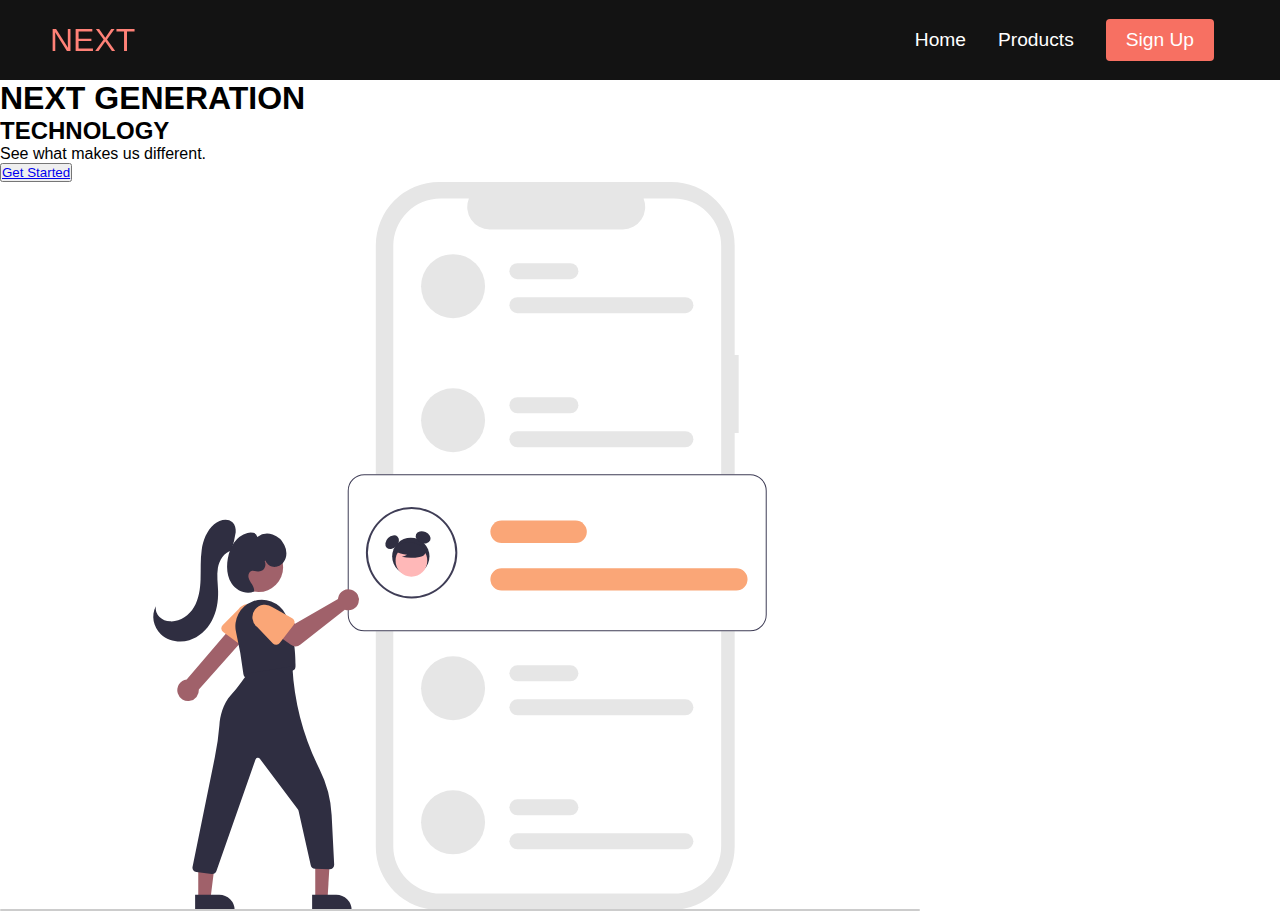
==== index.html @ 882cef97 "Navbar Section" ====
<!DOCTYPE html>
<html lang="en">
  <head>
    <meta charset="UTF-8" />
    <meta name="viewport" content="width=device-width, initial-scale=1.0" />
    <title>Next Website</title>
    <link rel="stylesheet" href="style.css" />
  </head>
  <body>
    <!-- Navbar section -->
    <nav class="navbar">
      <div class="navbar__container">
        <a href="/" id="navbar__logo">NEXT</a>
        <div class="navbar__toggle" id="mobile-menu">
          <span class="bar"> </span>
          <span class="bar"> </span>
          <span class="bar"> </span>
        </div>
        <ul class="navbar__menu">
          <li class="navbar__item">
            <a href="/" class="navbar__links"> Home </a>
          </li>
          <li class="navbar__item">
            <a href="tech.html" class="navbar__links"> Products </a>
          </li>
          <li class="navbar__btn">
            <a href="/" class="button"> Sign Up </a>
          </li>
        </ul>
      </div>
    </nav>

    <!-- Hero Section -->
    <div class="main">
      <div class="main__container"></div>
      <div class="main__content">
        <h1>NEXT GENERATION</h1>
        <h2>TECHNOLOGY</h2>
        <p>See what makes us different.</p>
        <button class="main__btn"><a href="/">Get Started</a></button>
        <div class="main__img--container">
          <img src="images/pic1.svg" alt="pic" id="main__img" />
        </div>
      </div>
    </div>

    <script src="app.js"></script>
  </body>
</html>
---- style.css ----
*{
    box-sizing: border-box;
    margin: 0;
    padding: 0;
    font-family: 'Kaumbh Sans', sans-serif;
}

.navbar {
    background: #131313;
    height: 80px;
    display: flex;
    justify-content: center;
    align-items: center;
    font-size: 1.2rem;
    position: sticky;
    top: 0;
    z-index: 999;
}

.navbar__container{
    display: flex;
    justify-content: space-between;
    height: 80px;
    z-index: 1;
    width: 100%;
    max-width: 1300px;
    margin: 0 auto ;
    padding: 0 50px; 

}

#navbar__logo{
    background-color: #ff8177;
    background-image: linear-gradient(to top, #ff0844, #ffb199, 100%);
    background-size: 100%;
    -webkit-background-clip: text;
    -moz-background-clip: text;
    -webkit-text-fill-color: transparent;
    display: flex;
    align-items: center;
    cursor: pointer;
    text-decoration: none;
    font-size: 2rem;
}

.fa-gem{
    margin-right: 0.5rem;
}

.navbar__menu{
    display: flex;
    align-items: center;
    list-style: none;
    text-align: center;
}

.navbar__item{
    height: 80px;
}

.navbar__links{
    color: #fff;
    display: flex;
    align-items: center;
    justify-content: center;
    text-decoration: none;
    padding: 0 1rem;
    height: 100%;
}

.navbar__btn{
    display: flex;
    justify-content: center;
    align-items: center;
    padding: 0 1rem;
    width: 100%;

}

.button{
    display: flex;
    justify-content: center;
    align-items: center;
    text-decoration: none;
    padding: 10px 20px;
    height: 100%;
    width: 100%;
    border: none;
    outline: none;
    border-radius: 4px;
    background: #f77062;
    color: #fff;

}

.button:hover{
    background: #4837ff;
    transition: all 0.3s ease;
}

.navbar__links:hover{
    color: #ff7062;
    transition: all 0.3s ease;
}

@media screen and (max-width:900px) {
    .navbar__container{
        display: flex;
        justify-content: space-between;
        height: 80px;
        z-index: 1;
        width: 100%;
        max-width: 1300px;
        padding: 0;
    }
    .navbar__menu{
        display: grid;
        grid-template-columns: auto;
        margin: 0;
        width: 100%;
        position: absolute;
        top: -1000px;
        opacity: 0;
        transition: all 0.5s ease;
        height: 50vh;
        z-index: -1;
        background: #131313;
    }

     
    .navbar__menu.active {
        top: 100%;
        opacity: 1;
        transition: all 0.5s ease;
        z-index: 99;
        height: 50vh;
        font-size: 1.6rem;
    }


        /* Update selector to use ID */
    #navbar__logo {
        padding-left: 25px;
    }


        /* Combine styles under one selector */
    .navbar__toggle .bar {
        width: 25px;
        height: 3px;
        margin: 5px auto;
        transition: all 0.3s ease-in-out;
        background: #fff;
        display: block; /* Ensure bars are visible in mobile view */
        cursor: pointer;
    }


    .navbar__item{
        width: 100%;

    }

    .navbar__links{
        text-align: center;
        padding: 2rem;
        width: 100%;
        display: table;
    }

    #mobile-menu{
        position: absolute;
        top: 20%;
        right: 5%;
        transform: translate(5%, 20%);

    }
    
    .navbar__btn {
        padding-bottom: 2rem;
    }

    .button{
        display: flex;
        justify-content: center;
        align-items: center;
        width: 80%;
        height: 80px;
        margin: 0;
    }


    /* Update selectors to match 'is-active' */
    #mobile-menu.is-active .bar:nth-child(2) {
        opacity: 0;
    }

    #mobile-menu.is-active .bar:nth-child(1) {
        transform: translate(8px) rotate(-45deg);
    }

}
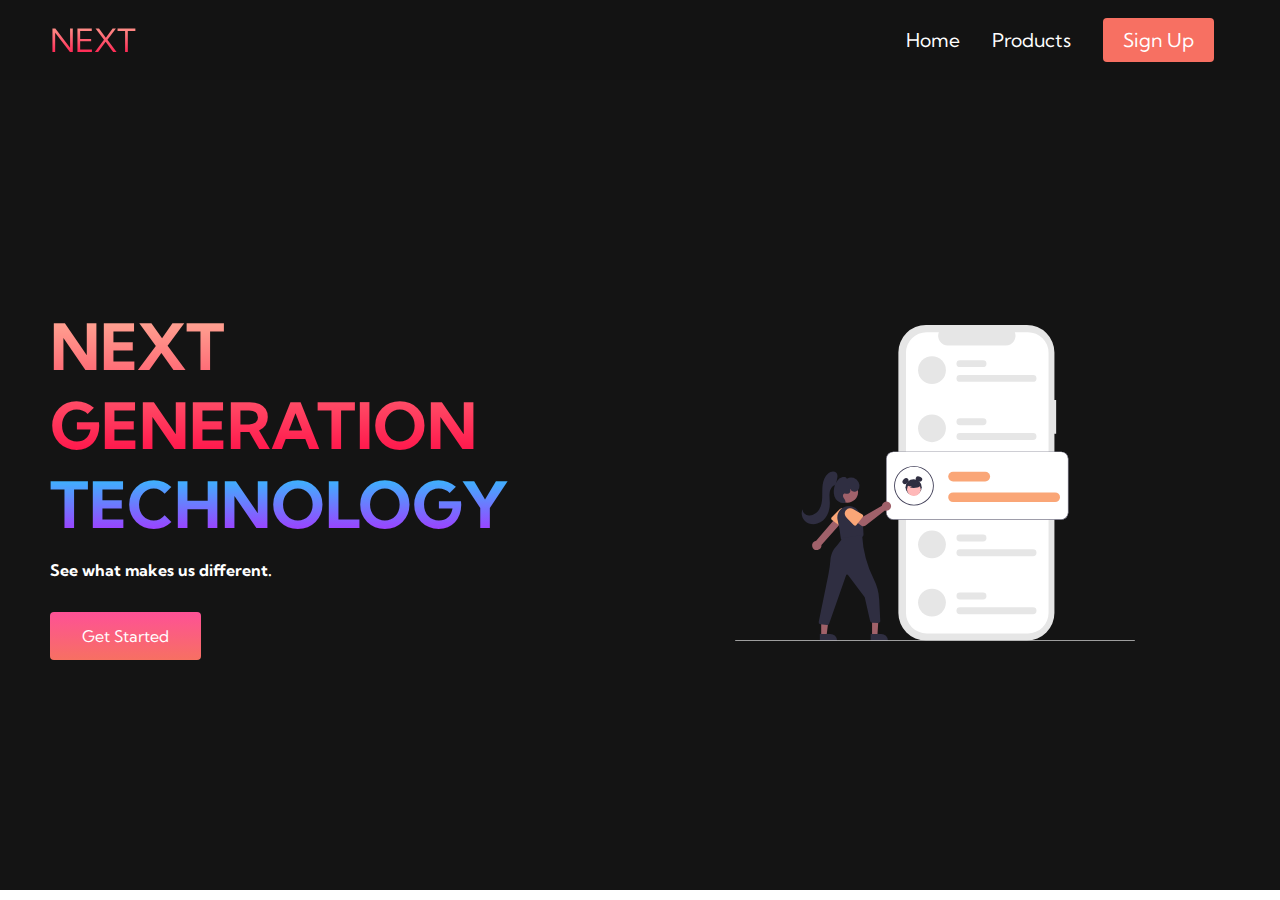
==== commit 5bc17f08: "Hero Section" ====
--- a/index.html
+++ b/index.html
@@ -5,6 +5,12 @@
     <meta name="viewport" content="width=device-width, initial-scale=1.0" />
     <title>Next Website</title>
     <link rel="stylesheet" href="style.css" />
+    <link rel="preconnect" href="https://fonts.googleapis.com" />
+    <link rel="preconnect" href="https://fonts.gstatic.com" crossorigin />
+    <link
+      href="https://fonts.googleapis.com/css2?family=Kumbh+Sans:wght@100..900&display=swap"
+      rel="stylesheet"
+    />
   </head>
   <body>
     <!-- Navbar section -->
@@ -32,12 +38,13 @@
 
     <!-- Hero Section -->
     <div class="main">
-      <div class="main__container"></div>
-      <div class="main__content">
-        <h1>NEXT GENERATION</h1>
-        <h2>TECHNOLOGY</h2>
-        <p>See what makes us different.</p>
-        <button class="main__btn"><a href="/">Get Started</a></button>
+      <div class="main__container">
+        <div class="main__content">
+          <h1>NEXT GENERATION</h1>
+          <h2>TECHNOLOGY</h2>
+          <p>See what makes us different.</p>
+          <a href="/" class="main__btn">Get Started</a>
+        </div>
         <div class="main__img--container">
           <img src="images/pic1.svg" alt="pic" id="main__img" />
         </div>
--- a/style.css
+++ b/style.css
@@ -1,10 +1,19 @@
-*{
+/* ==================================================
+   Global Styles
+   ================================================== */
+
+   * {
     box-sizing: border-box;
     margin: 0;
     padding: 0;
-    font-family: 'Kaumbh Sans', sans-serif;
-}
-
+    font-family: 'Kumbh Sans', sans-serif;
+}
+
+/* ==================================================
+   Navbar Styles
+   ================================================== */
+
+/* Navbar Container */
 .navbar {
     background: #131313;
     height: 80px;
@@ -17,186 +26,343 @@
     z-index: 999;
 }
 
-.navbar__container{
+.navbar__container {
     display: flex;
     justify-content: space-between;
+    align-items: center;
     height: 80px;
-    z-index: 1;
     width: 100%;
     max-width: 1300px;
-    margin: 0 auto ;
-    padding: 0 50px; 
-
-}
-
-#navbar__logo{
-    background-color: #ff8177;
-    background-image: linear-gradient(to top, #ff0844, #ffb199, 100%);
+    margin: 0 auto;
+    padding: 0 50px;
+}
+
+/* Logo */
+#navbar__logo {
+    background-image: linear-gradient(to top, #ff0844, #ffb199 100%);
     background-size: 100%;
     -webkit-background-clip: text;
-    -moz-background-clip: text;
     -webkit-text-fill-color: transparent;
-    display: flex;
-    align-items: center;
-    cursor: pointer;
     text-decoration: none;
     font-size: 2rem;
-}
-
-.fa-gem{
-    margin-right: 0.5rem;
-}
-
-.navbar__menu{
+    cursor: pointer;
+}
+
+/* Navbar Menu */
+.navbar__menu {
     display: flex;
     align-items: center;
     list-style: none;
     text-align: center;
 }
 
-.navbar__item{
+.navbar__item {
     height: 80px;
 }
 
-.navbar__links{
-    color: #fff;
-    display: flex;
-    align-items: center;
-    justify-content: center;
+.navbar__links {
+    color: #fff;
+    display: flex;
+    align-items: center;
     text-decoration: none;
     padding: 0 1rem;
     height: 100%;
-}
-
-.navbar__btn{
-    display: flex;
-    justify-content: center;
+    cursor: pointer;
+}
+
+/* Navbar Button */
+.navbar__btn {
+    display: flex;
     align-items: center;
     padding: 0 1rem;
-    width: 100%;
-
-}
-
-.button{
-    display: flex;
+}
+
+.button {
+    display: inline-flex;
     justify-content: center;
     align-items: center;
     text-decoration: none;
     padding: 10px 20px;
-    height: 100%;
-    width: 100%;
     border: none;
     outline: none;
     border-radius: 4px;
     background: #f77062;
     color: #fff;
-
-}
-
-.button:hover{
+    cursor: pointer;
+    transition: all 0.3s ease;
+}
+
+.button:hover {
     background: #4837ff;
-    transition: all 0.3s ease;
-}
-
-.navbar__links:hover{
+}
+
+/* Navbar Hover Effects */
+.navbar__links:hover {
     color: #ff7062;
     transition: all 0.3s ease;
 }
 
-@media screen and (max-width:900px) {
-    .navbar__container{
-        display: flex;
-        justify-content: space-between;
-        height: 80px;
-        z-index: 1;
-        width: 100%;
-        max-width: 1300px;
+/* ==================================================
+   Hero Section Styles
+   ================================================== */
+
+.main {
+    background-color: #141414;
+}
+
+.main__container {
+    display: grid;
+    grid-template-columns: 1fr 1fr;
+    align-items: center;
+    justify-items: center;
+    margin: 0 auto;
+    height: 90vh;
+    width: 100%;
+    max-width: 1300px;
+    padding: 0 50px;
+}
+
+.main__content {
+    text-align: left;
+}
+
+.main__content h1,
+.main__content h2 {
+    font-size: 4rem;
+    background-size: 100%;
+    -webkit-background-clip: text;
+    -webkit-text-fill-color: transparent;
+}
+
+.main__content h1 {
+    background-image: linear-gradient(to top, #ff0844 0%, #ffb199 100%);
+}
+
+.main__content h2 {
+    background-image: linear-gradient(to top, #b721ff 0%, #21d4fd 100%);
+}
+
+.main__content p {
+    margin-top: 1rem;
+    font-size: 1rem;
+    font-weight: 700;
+    color: #fff;
+}
+
+.main__btn {
+    display: inline-block;
+    font-size: 1rem;
+    background-image: linear-gradient(to top, #f77062 0%, #fe5196 100%);
+    padding: 14px 32px;
+    border-radius: 4px;
+    color: #fff;
+    margin-top: 2rem;
+    cursor: pointer;
+    position: relative;
+    z-index: 2; 
+    transition: all 0.35s;
+    text-decoration: none;
+    overflow: hidden;
+}
+
+.main__btn::after {
+    position: absolute;
+    content: '';
+    top: 0;
+    left: 0;
+    width: 0;
+    height: 100%;
+    background: #4837ff;
+    transition: all 0.35s;
+    border-radius: 4px;
+    z-index: -1; 
+}
+
+.main__btn:hover::after {
+    width: 100%;
+}
+
+.main__btn:hover {
+    color: #fff;
+}
+
+
+.main__img--container {
+    text-align: center;
+}
+
+#main__img {
+    width: 80%;
+    height: 80%;
+    max-width: 500px;
+}
+
+
+
+
+
+
+/* ==================================================
+   Media Queries for Responsive Design
+   ================================================== */
+
+@media screen and (max-width: 900px) {
+
+    /* Navbar Styles for Mobile */
+    .navbar__container {
         padding: 0;
     }
-    .navbar__menu{
+
+    .navbar__menu {
         display: grid;
         grid-template-columns: auto;
-        margin: 0;
-        width: 100%;
         position: absolute;
         top: -1000px;
         opacity: 0;
         transition: all 0.5s ease;
         height: 50vh;
+        width: 100%;
+        background: #131313;
         z-index: -1;
-        background: #131313;
-    }
-
-     
+    }
+
     .navbar__menu.active {
         top: 100%;
         opacity: 1;
         transition: all 0.5s ease;
         z-index: 99;
-        height: 50vh;
         font-size: 1.6rem;
     }
 
-
-        /* Update selector to use ID */
-    #navbar__logo {
-        padding-left: 25px;
-    }
-
-
-        /* Combine styles under one selector */
+    /* Mobile Menu Toggle */
+    .navbar__toggle {
+        display: block;
+        position: absolute;
+        top: 20%;
+        right: 5%;
+        transform: translate(5%, 20%);
+        cursor: pointer;
+    }
+
     .navbar__toggle .bar {
         width: 25px;
         height: 3px;
         margin: 5px auto;
         transition: all 0.3s ease-in-out;
         background: #fff;
-        display: block; /* Ensure bars are visible in mobile view */
-        cursor: pointer;
-    }
-
-
-    .navbar__item{
+    }
+
+    /* Animate the menu icon when clicked */
+    #mobile-menu.is-active .bar:nth-child(1) {
+        transform: translateY(8px) rotate(45deg);
+    }
+
+    #mobile-menu.is-active .bar:nth-child(2) {
+        opacity: 0;
+    }
+
+    #mobile-menu.is-active .bar:nth-child(3) {
+        transform: translateY(-8px) rotate(-45deg);
+    }
+
+    /* Navbar Items */
+    .navbar__item {
         width: 100%;
-
-    }
-
-    .navbar__links{
+    }
+
+    .navbar__links {
+        display: block;
         text-align: center;
         padding: 2rem;
         width: 100%;
-        display: table;
-    }
-
-    #mobile-menu{
-        position: absolute;
-        top: 20%;
-        right: 5%;
-        transform: translate(5%, 20%);
-
-    }
-    
+    }
+
+    /* Navbar Button */
     .navbar__btn {
         padding-bottom: 2rem;
     }
 
-    .button{
-        display: flex;
-        justify-content: center;
-        align-items: center;
+    .button {
         width: 80%;
         height: 80px;
-        margin: 0;
-    }
-
-
-    /* Update selectors to match 'is-active' */
-    #mobile-menu.is-active .bar:nth-child(2) {
-        opacity: 0;
-    }
-
-    #mobile-menu.is-active .bar:nth-child(1) {
-        transform: translate(8px) rotate(-45deg);
-    }
-
+        margin: 0 auto;
+    }
+
+    /* Hero Section Styles for Mobile */
+    .main__container {
+        grid-template-columns: 1fr;
+        padding: 0 20px;
+        text-align: center;
+        height: auto;
+    }
+
+    .main__content h1,
+    .main__content h2 {
+        font-size: 3rem;
+    }
+
+    .main__btn {
+        margin: 2rem auto;
+    }
+
+    #main__img {
+        width: 80%;
+        max-width: none;
+    }
+}
+
+
+@media screen and (max-width: 768px) {
+    .main__container{
+        display: grid;
+        grid-template-columns: auto;
+        align-items: center;
+        justify-content: center;
+        width: 100%;
+        margin: 0 auto;
+        height: 90vh;
+    }
+
+    .main__content{
+        text-align: center;
+        margin-bottom: 4rem;
+    }
+
+    .main__content h1{
+        font-size: 2.5rem;
+        margin-top: 2rem;
+    }
+    
+    .main__content h2{
+        font-size: 3rem;
+    }
+
+    .main__content p{
+        margin-top: 1rem;
+        font-size: 1.5rem;
+    }
+}
+
+
+@media screen and (max-width: 480px) {
+
+    .main__content h1{
+        font-size: 2rem;
+        margin-top: 3rem;
+    }
+    
+    .main__content h2{
+        font-size: 2rem;
+    }
+
+    .main__content p{
+        margin-top: 2rem;
+        font-size: 1.5rem;
+    }
+
+    .main__btn{
+        padding: 12px 36px;
+        margin: 2.5rem 0; 
+    }
+    
 }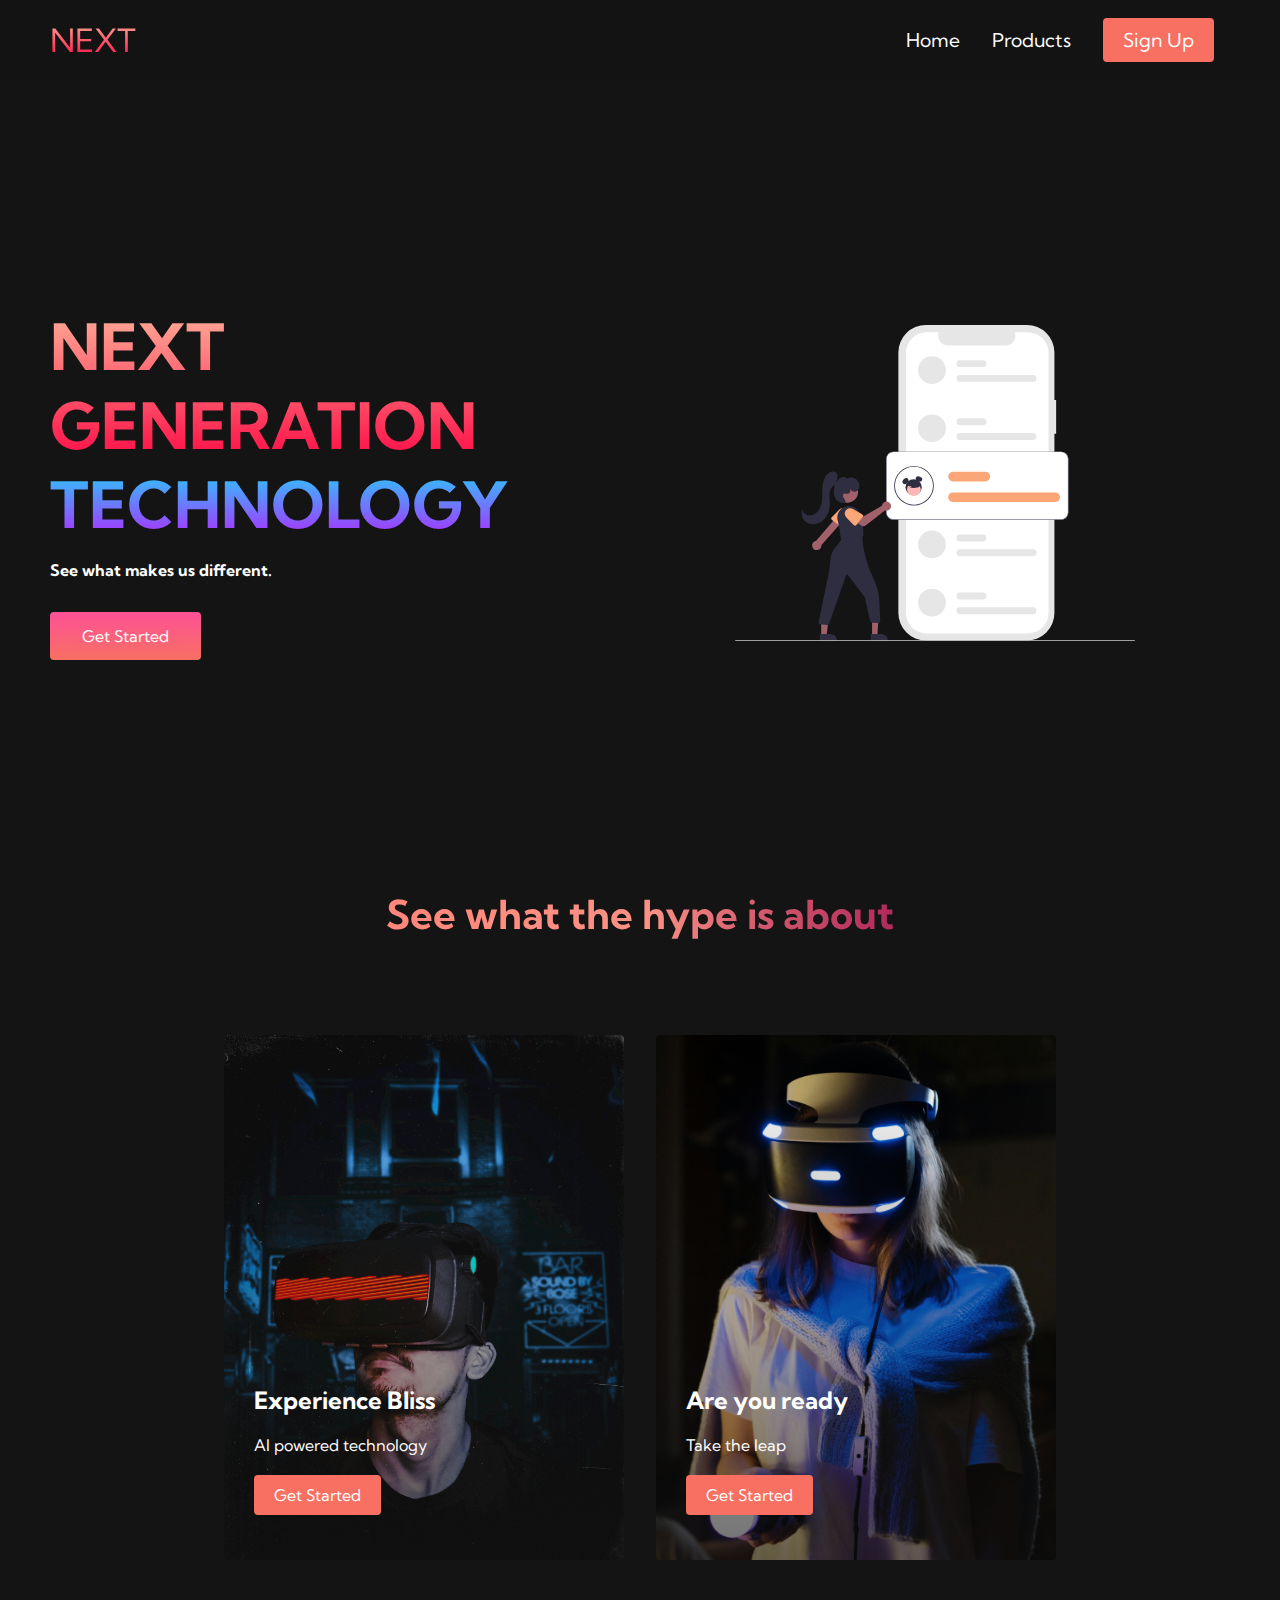
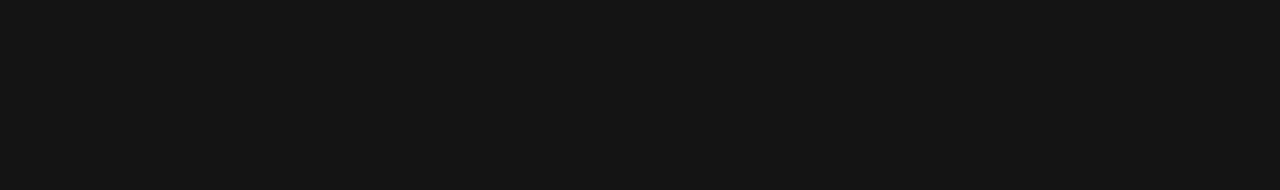
==== commit f70ad5dc: "Hero Section Complete" ====
--- a/index.html
+++ b/index.html
@@ -51,6 +51,23 @@
       </div>
     </div>
 
+    <!-- Services Section-->
+    <div class="services">
+      <h1>See what the hype is about</h1>
+      <div class="services__container">
+        <div class="services__card">
+          <h2>Experience Bliss</h2>
+          <p>AI powered technology</p>
+          <button>Get Started</button>
+        </div>
+        <div class="services__card">
+          <h2>Are you ready</h2>
+          <p>Take the leap</p>
+          <button>Get Started</button>
+        </div>
+      </div>
+    </div>
+
     <script src="app.js"></script>
   </body>
 </html>
--- a/style.css
+++ b/style.css
@@ -197,8 +197,85 @@
     max-width: 500px;
 }
 
-
-
+.services {
+    background: #141414;
+    display: flex;
+    flex-direction: column;
+    align-items: center;
+    height: 100vh;
+}
+
+.services h1{
+    background-color: #ff8177;
+    background-image: linear-gradient(to right, #ff8177 0%, #ff867a 0%, #ff8c7f 21%, #f99185 52%,
+    #cf556c 76%, #b12a5b 100% );
+
+    background-size: 100%;
+    margin-bottom: 5rem;
+    font-size: 2.5rem;
+    -webkit-background-clip: text;
+    -webkit-text-fill-color: transparent;
+    -moz-background-clip: text;
+    -moz-text-fill-color: transparent;
+}
+
+.services__container{
+    display: flex;
+    justify-content: center;
+    flex-wrap: wrap;
+}
+
+.services__card{
+    margin: 1rem;
+    height: 525px;
+    width: 400px;
+    border-radius: 4px;
+    background-image: linear-gradient(to bottom, rgba(0,0,0,0) 0%, rgba(17,17,17,0.6) 100%), url('/images/pic3.jpg');
+    background-size: cover;
+    position: relative;
+    color:#fff;
+    
+}
+
+.services__card:nth-child(2) {
+    background-image: linear-gradient(to bottom, rgba(0,0,0,0) 0%, rgba(17,17,17,0.6) 100%), url('/images/pic4.jpg');
+    
+}
+
+.services h2{
+    position: absolute;
+    top: 350px;
+    left: 30px;    
+}
+
+.services__card p{
+    position: absolute;
+    top: 400px;
+    left: 30px;
+}
+
+.services__card button{
+    color: #fff;
+    padding: 10px 20px;
+    border: none;
+    outline: none;
+    border-radius: 4px;
+    background: #f77062;
+    position: absolute;
+    top: 440px;
+    left: 30px;
+    font-size: 1rem;
+    cursor: pointer;
+}
+
+.services__card:hover{
+    transform: scale(1.075);
+    transition: 0.2s ease-in;
+    cursor: pointer;
+}
+
+
+/* Footer CSS*/
 
 
 
@@ -365,4 +442,31 @@
         margin: 2.5rem 0; 
     }
     
-}+}
+
+@media screen and (max-width: 960px) {
+    .services{
+        height: 600px;
+    }
+
+    .services h1{
+        font-size: 2rem;
+        margin-top: 12rem;
+    }
+    
+}
+
+@media screen and (max-width: 480px) {
+    .services{
+        height: 1400px;
+    }
+
+    .services h1{
+        font-size: 1.2rem;
+    }
+
+    .services__card{
+        width: 300px;
+    }
+    
+}
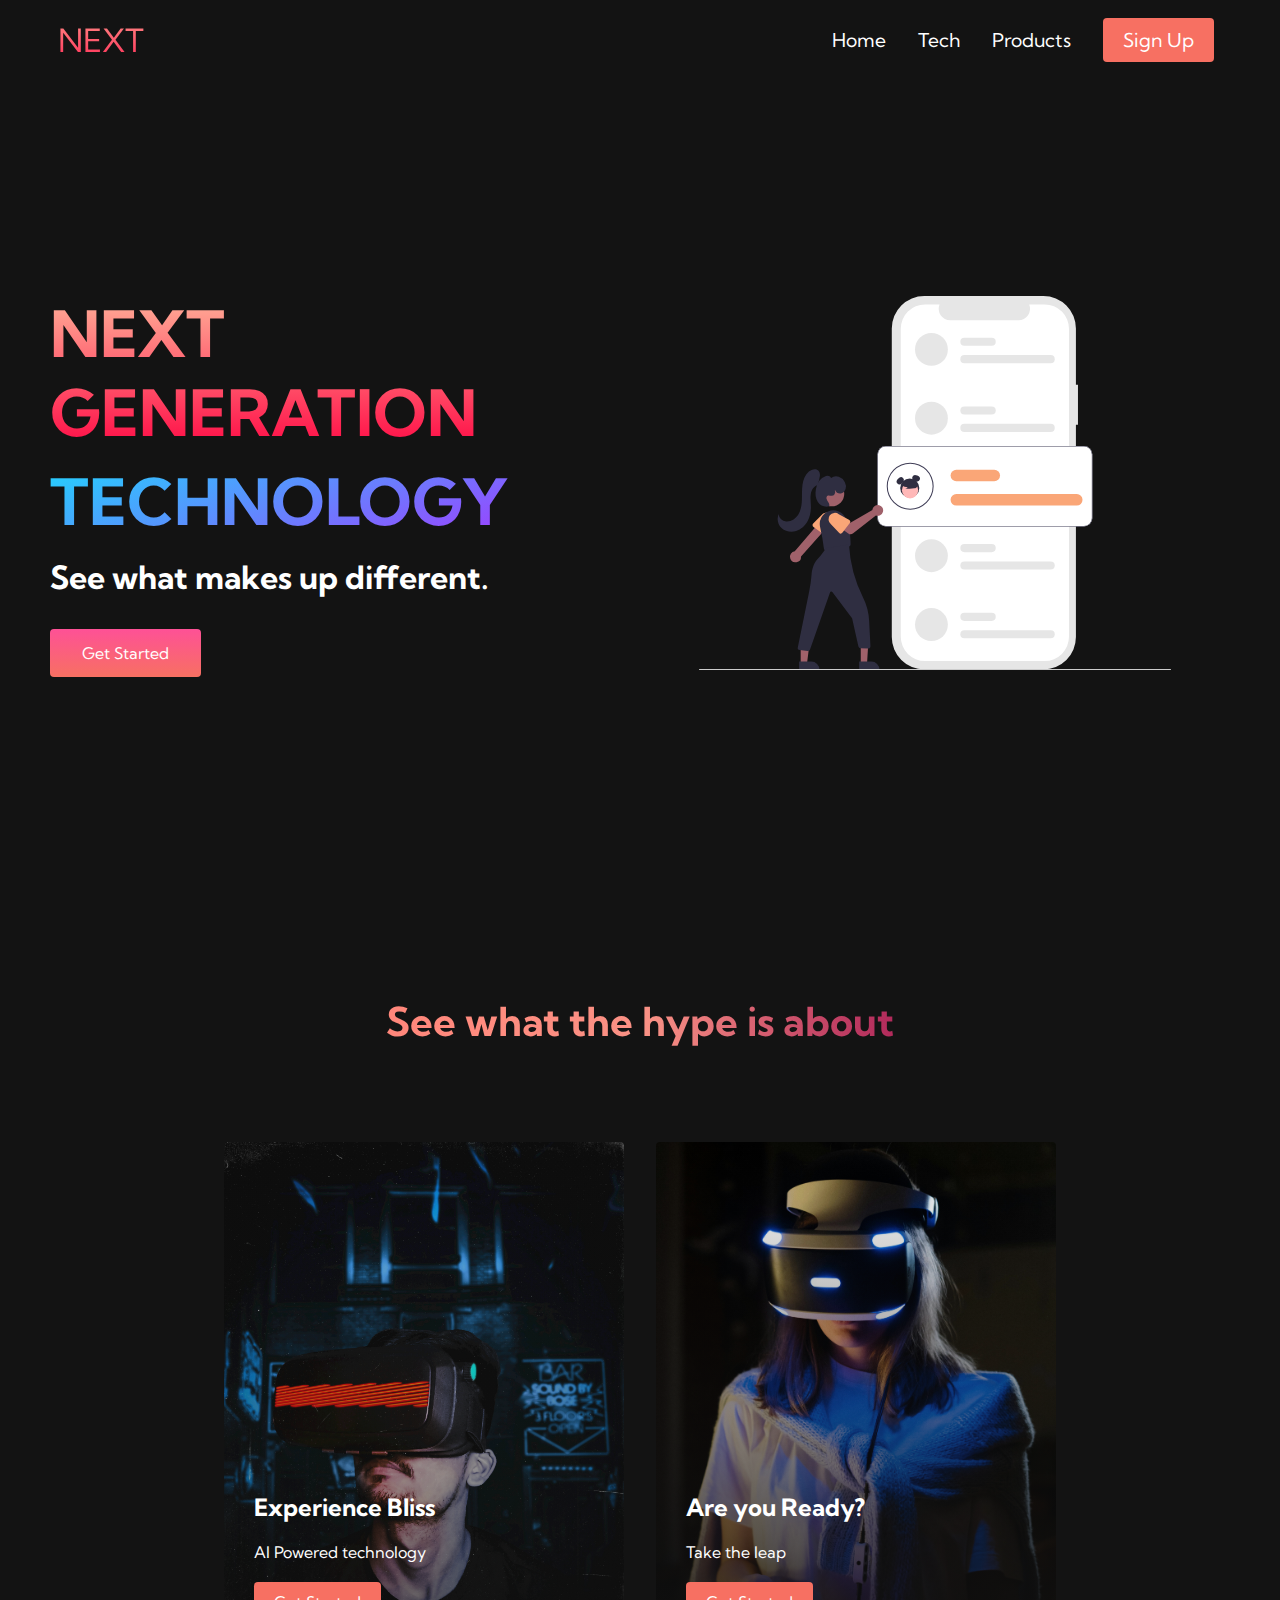
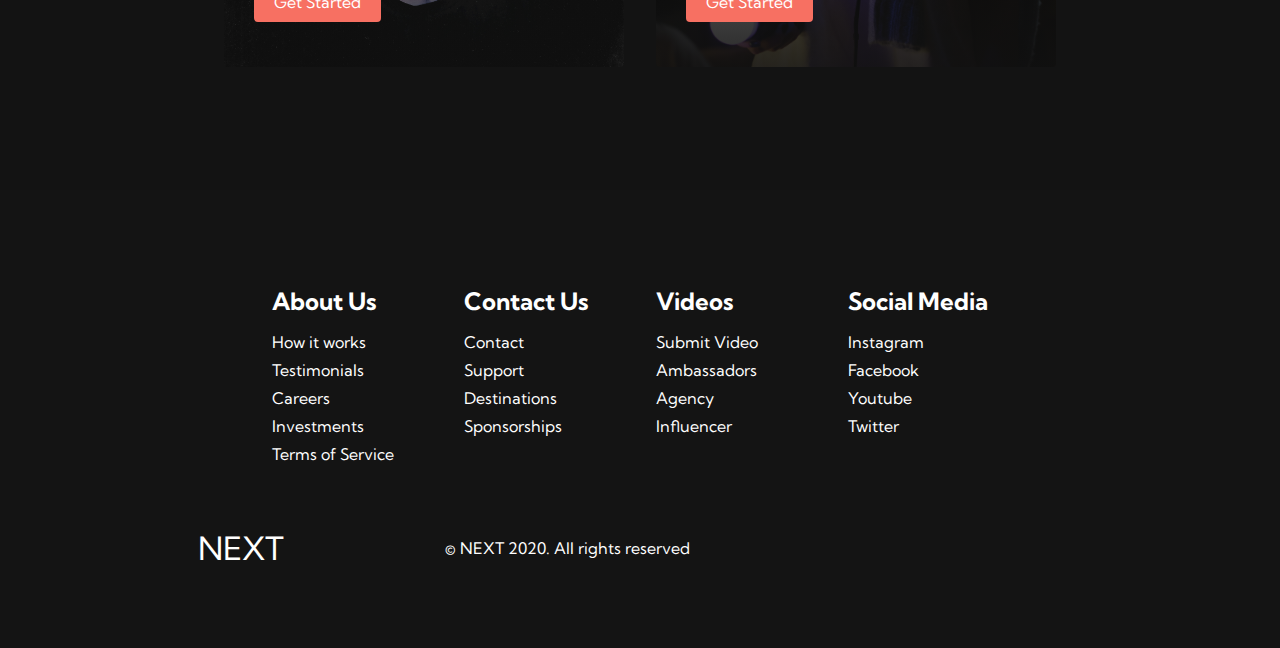
==== commit 01e1a394: "Fixing errors and completing the project" ====
--- a/index.html
+++ b/index.html
@@ -1,37 +1,44 @@
 <!DOCTYPE html>
 <html lang="en">
   <head>
+    <!--
+      Site created by Brian Design on youtube @ www.youtube.com/channel/UCsKsymTY_4BYR-wytLjex7A?view_as=subscriber
+    -->
     <meta charset="UTF-8" />
     <meta name="viewport" content="width=device-width, initial-scale=1.0" />
-    <title>Next Website</title>
+    <title>HTML CSS Website</title>
     <link rel="stylesheet" href="style.css" />
-    <link rel="preconnect" href="https://fonts.googleapis.com" />
-    <link rel="preconnect" href="https://fonts.gstatic.com" crossorigin />
     <link
-      href="https://fonts.googleapis.com/css2?family=Kumbh+Sans:wght@100..900&display=swap"
+      rel="stylesheet"
+      href="https://use.fontawesome.com/releases/v5.14.0/css/all.css"
+      integrity="sha384-HzLeBuhoNPvSl5KYnjx0BT+WB0QEEqLprO+NBkkk5gbc67FTaL7XIGa2w1L0Xbgc"
+      crossorigin="anonymous"
+    />
+    <link
+      href="https://fonts.googleapis.com/css2?family=Kumbh+Sans:wght@400;700&display=swap"
       rel="stylesheet"
     />
   </head>
   <body>
-    <!-- Navbar section -->
+    <!-- Navbar Section -->
     <nav class="navbar">
       <div class="navbar__container">
-        <a href="/" id="navbar__logo">NEXT</a>
+        <a href="/" id="navbar__logo"><i class="fas fa-gem"></i>NEXT</a>
         <div class="navbar__toggle" id="mobile-menu">
-          <span class="bar"> </span>
-          <span class="bar"> </span>
-          <span class="bar"> </span>
+          <span class="bar"></span> <span class="bar"></span>
+          <span class="bar"></span>
         </div>
         <ul class="navbar__menu">
           <li class="navbar__item">
-            <a href="/" class="navbar__links"> Home </a>
+            <a href="/" class="navbar__links">Home</a>
           </li>
           <li class="navbar__item">
-            <a href="tech.html" class="navbar__links"> Products </a>
+            <a href="/tech.html" class="navbar__links">Tech</a>
           </li>
-          <li class="navbar__btn">
-            <a href="/" class="button"> Sign Up </a>
+          <li class="navbar__item">
+            <a href="/" class="navbar__links">Products</a>
           </li>
+          <li class="navbar__btn"><a href="/" class="button">Sign Up</a></li>
         </ul>
       </div>
     </nav>
@@ -42,32 +49,112 @@
         <div class="main__content">
           <h1>NEXT GENERATION</h1>
           <h2>TECHNOLOGY</h2>
-          <p>See what makes us different.</p>
-          <a href="/" class="main__btn">Get Started</a>
+          <p>See what makes up different.</p>
+          <button class="main__btn"><a href="#">Get Started</a></button>
         </div>
         <div class="main__img--container">
-          <img src="images/pic1.svg" alt="pic" id="main__img" />
+          <img id="main__img" src="images/pic1.svg" />
         </div>
       </div>
     </div>
 
-    <!-- Services Section-->
+    <!-- Services Section -->
     <div class="services">
       <h1>See what the hype is about</h1>
       <div class="services__container">
         <div class="services__card">
           <h2>Experience Bliss</h2>
-          <p>AI powered technology</p>
+          <p>AI Powered technology</p>
           <button>Get Started</button>
         </div>
         <div class="services__card">
-          <h2>Are you ready</h2>
+          <h2>Are you Ready?</h2>
           <p>Take the leap</p>
           <button>Get Started</button>
         </div>
       </div>
     </div>
 
+    <!-- Footer Section -->
+    <div class="footer__container">
+      <div class="footer__links">
+        <div class="footer__link--wrapper">
+          <div class="footer__link--items">
+            <h2>About Us</h2>
+            <a href="/sign__up">How it works</a> <a href="/">Testimonials</a>
+            <a href="/">Careers</a> <a href="/">Investments</a>
+            <a href="/">Terms of Service</a>
+          </div>
+          <div class="footer__link--items">
+            <h2>Contact Us</h2>
+            <a href="/">Contact</a> <a href="/">Support</a>
+            <a href="/">Destinations</a> <a href="/">Sponsorships</a>
+          </div>
+        </div>
+        <div class="footer__link--wrapper">
+          <div class="footer__link--items">
+            <h2>Videos</h2>
+            <a href="/">Submit Video</a> <a href="/">Ambassadors</a>
+            <a href="/">Agency</a> <a href="/">Influencer</a>
+          </div>
+          <div class="footer__link--items">
+            <h2>Social Media</h2>
+            <a href="/">Instagram</a> <a href="/">Facebook</a>
+            <a href="/">Youtube</a> <a href="/">Twitter</a>
+          </div>
+        </div>
+      </div>
+      <section class="social__media">
+        <div class="social__media--wrap">
+          <div class="footer__logo">
+            <a href="/" id="footer__logo"><i class="fas fa-gem"></i>NEXT</a>
+          </div>
+          <p class="website__rights">© NEXT 2020. All rights reserved</p>
+          <div class="social__icons">
+            <a
+              class="social__icon--link"
+              href="/"
+              target="_blank"
+              aria-label="Facebook"
+            >
+              <i class="fab fa-facebook"></i>
+            </a>
+            <a
+              class="social__icon--link"
+              href="/"
+              target="_blank"
+              aria-label="Instagram"
+            >
+              <i class="fab fa-instagram"></i>
+            </a>
+            <a
+              class="social__icon--link"
+              href="//www.youtube.com/channel/UCsKsymTY_4BYR-wytLjex7A?view_as=subscriber"
+              target="_blank"
+              aria-label="Youtube"
+            >
+              <i class="fab fa-youtube"></i>
+            </a>
+            <a
+              class="social__icon--link"
+              href="/"
+              target="_blank"
+              aria-label="Twitter"
+            >
+              <i class="fab fa-twitter"></i>
+            </a>
+            <a
+              class="social__icon--link"
+              href="/"
+              target="_blank"
+              aria-label="LinkedIn"
+            >
+              <i class="fab fa-linkedin"></i>
+            </a>
+          </div>
+        </div>
+      </section>
+    </div>
     <script src="app.js"></script>
   </body>
 </html>
--- a/style.css
+++ b/style.css
@@ -1,20 +1,11 @@
-/* ==================================================
-   Global Styles
-   ================================================== */
-
-   * {
+* {
     box-sizing: border-box;
     margin: 0;
     padding: 0;
     font-family: 'Kumbh Sans', sans-serif;
-}
-
-/* ==================================================
-   Navbar Styles
-   ================================================== */
-
-/* Navbar Container */
-.navbar {
+  }
+  
+  .navbar {
     background: #131313;
     height: 80px;
     display: flex;
@@ -24,148 +15,265 @@
     position: sticky;
     top: 0;
     z-index: 999;
-}
-
-.navbar__container {
+  }
+  
+  .navbar__container {
     display: flex;
     justify-content: space-between;
-    align-items: center;
     height: 80px;
+    z-index: 1;
     width: 100%;
     max-width: 1300px;
-    margin: 0 auto;
-    padding: 0 50px;
-}
-
-/* Logo */
-#navbar__logo {
-    background-image: linear-gradient(to top, #ff0844, #ffb199 100%);
+    margin-right: auto;
+    margin-left: auto;
+    padding-right: 50px;
+    padding-left: 50px;
+  }
+  
+  #navbar__logo {
+    background-color: #ff8177;
+    background-image: linear-gradient(to top, #ff0844 0%, #ffb199 100%);
     background-size: 100%;
     -webkit-background-clip: text;
+    -moz-background-clip: text;
     -webkit-text-fill-color: transparent;
+    -moz-text-fill-color: transparent;
+    display: flex;
+    align-items: center;
+    cursor: pointer;
     text-decoration: none;
     font-size: 2rem;
-    cursor: pointer;
-}
-
-/* Navbar Menu */
-.navbar__menu {
+  }
+  
+  .fa-gem {
+    margin-right: 0.5rem;
+  }
+  
+  .navbar__menu {
     display: flex;
     align-items: center;
     list-style: none;
     text-align: center;
-}
-
-.navbar__item {
+  }
+  
+  .navbar__item {
     height: 80px;
-}
-
-.navbar__links {
-    color: #fff;
-    display: flex;
-    align-items: center;
+  }
+  
+  .navbar__links {
+    color: #fff;
+    display: flex;
+    align-items: center;
+    justify-content: center;
     text-decoration: none;
     padding: 0 1rem;
     height: 100%;
-    cursor: pointer;
-}
-
-/* Navbar Button */
-.navbar__btn {
-    display: flex;
+  }
+  
+  .navbar__btn {
+    display: flex;
+    justify-content: center;
     align-items: center;
     padding: 0 1rem;
-}
-
-.button {
-    display: inline-flex;
+    width: 100%;
+  }
+  
+  .button {
+    display: flex;
     justify-content: center;
     align-items: center;
     text-decoration: none;
     padding: 10px 20px;
+    height: 100%;
+    width: 100%;
     border: none;
     outline: none;
     border-radius: 4px;
     background: #f77062;
     color: #fff;
-    cursor: pointer;
+  }
+  
+  .button:hover {
+    background: #4837ff;
     transition: all 0.3s ease;
-}
-
-.button:hover {
-    background: #4837ff;
-}
-
-/* Navbar Hover Effects */
-.navbar__links:hover {
-    color: #ff7062;
+  }
+  
+  .navbar__links:hover {
+    color: #f77062;
     transition: all 0.3s ease;
-}
-
-/* ==================================================
-   Hero Section Styles
-   ================================================== */
-
-.main {
+  }
+  
+  @media screen and (max-width: 960px) {
+    .navbar__container {
+      display: flex;
+      justify-content: space-between;
+      height: 80px;
+      z-index: 1;
+      width: 100%;
+      max-width: 1300px;
+      padding: 0;
+    }
+  
+    .navbar__menu {
+      display: grid;
+      grid-template-columns: auto;
+      margin: 0;
+      width: 100%;
+      position: absolute;
+      top: -1000px;
+      opacity: 1;
+      transition: all 0.5s ease;
+      height: 50vh;
+      z-index: -1;
+    }
+  
+    .navbar__menu.active {
+      background: #131313;
+      top: 100%;
+      opacity: 1;
+      transition: all 0.5s ease;
+      z-index: 99;
+      height: 50vh;
+      font-size: 1.6rem;
+    }
+  
+    #navbar__logo {
+      padding-left: 25px;
+    }
+  
+    .navbar__toggle .bar {
+      width: 25px;
+      height: 3px;
+      margin: 5px auto;
+      transition: all 0.3s ease-in-out;
+      background: #fff;
+    }
+  
+    .navbar__item {
+      width: 100%;
+    }
+  
+    .navbar__links {
+      text-align: center;
+      padding: 2rem;
+      width: 100%;
+      display: table;
+    }
+  
+    .navbar__btn {
+      padding-bottom: 2rem;
+    }
+  
+    .button {
+      display: flex;
+      justify-content: center;
+      align-items: center;
+      width: 80%;
+      height: 80px;
+      margin: 0;
+    }
+  
+    #mobile-menu {
+      position: absolute;
+      top: 20%;
+      right: 5%;
+      transform: translate(5%, 20%);
+    }
+  
+    .navbar__toggle .bar {
+      display: block;
+      cursor: pointer;
+    }
+  
+    #mobile-menu.is-active .bar:nth-child(2) {
+      opacity: 0;
+    }
+  
+    #mobile-menu.is-active .bar:nth-child(1) {
+      transform: translateY(8px) rotate(45deg);
+    }
+  
+    #mobile-menu.is-active .bar:nth-child(3) {
+      transform: translateY(-8px) rotate(-45deg);
+    }
+  }
+  
+  /* Main Content CSS */
+  .main {
     background-color: #141414;
-}
-
-.main__container {
+  }
+  
+  .main__container {
     display: grid;
     grid-template-columns: 1fr 1fr;
     align-items: center;
-    justify-items: center;
+    justify-self: center;
     margin: 0 auto;
     height: 90vh;
+    background-color: #131313;
+    z-index: 1;
     width: 100%;
     max-width: 1300px;
-    padding: 0 50px;
-}
-
-.main__content {
-    text-align: left;
-}
-
-.main__content h1,
-.main__content h2 {
+    padding-right: 50px;
+    padding-left: 50px;
+  }
+  
+  .main__content {
+    color: #fff;
+    width: 100%;
+  }
+  
+  .main__content h1 {
     font-size: 4rem;
+    background-color: #ff8177;
+    background-image: linear-gradient(to top, #ff0844 0%, #ffb199 100%);
     background-size: 100%;
     -webkit-background-clip: text;
+    -moz-background-clip: text;
     -webkit-text-fill-color: transparent;
-}
-
-.main__content h1 {
-    background-image: linear-gradient(to top, #ff0844 0%, #ffb199 100%);
-}
-
-.main__content h2 {
-    background-image: linear-gradient(to top, #b721ff 0%, #21d4fd 100%);
-}
-
-.main__content p {
+    -moz-text-fill-color: transparent;
+  }
+  
+  .main__content h2 {
+    font-size: 4rem;
+    margin-top: 10px;
+    background-color: #ff8177;
+    background-image: linear-gradient(-20deg, #b721ff 0%, #21d4fd 100%);
+    background-size: 100%;
+    -webkit-background-clip: text;
+    -moz-background-clip: text;
+    -webkit-text-fill-color: transparent;
+    -moz-text-fill-color: transparent;
+  }
+  
+  .main__content p {
     margin-top: 1rem;
-    font-size: 1rem;
+    font-size: 2rem;
     font-weight: 700;
-    color: #fff;
-}
-
-.main__btn {
-    display: inline-block;
+  }
+  
+  .main__btn {
     font-size: 1rem;
     background-image: linear-gradient(to top, #f77062 0%, #fe5196 100%);
     padding: 14px 32px;
+    border: none;
     border-radius: 4px;
     color: #fff;
     margin-top: 2rem;
     cursor: pointer;
     position: relative;
-    z-index: 2; 
     transition: all 0.35s;
+    outline: none;
+  }
+  
+  .main__btn a {
+    position: relative;
+    z-index: 2;
+    color: #fff;
     text-decoration: none;
-    overflow: hidden;
-}
-
-.main__btn::after {
+  }
+  
+  .main__btn:after {
     position: absolute;
     content: '';
     top: 0;
@@ -175,86 +283,156 @@
     background: #4837ff;
     transition: all 0.35s;
     border-radius: 4px;
-    z-index: -1; 
-}
-
-.main__btn:hover::after {
-    width: 100%;
-}
-
-.main__btn:hover {
-    color: #fff;
-}
-
-
-.main__img--container {
+  }
+  
+  .main__btn:hover {
+    color: #fff;
+  }
+  
+  .main__btn:hover:after {
+    width: 100%;
+  }
+  
+  .main__img--container {
     text-align: center;
-}
-
-#main__img {
+  }
+  
+  #main__img {
+    height: 80%;
     width: 80%;
-    height: 80%;
-    max-width: 500px;
-}
-
-.services {
-    background: #141414;
+  }
+  
+  /* Mobile Responsive */
+  @media screen and (max-width: 768px) {
+    .main__container {
+      display: grid;
+      grid-template-columns: auto;
+      align-items: center;
+      justify-self: center;
+      width: 100%;
+      margin: 0 auto;
+      height: 90vh;
+    }
+  
+    .main__content {
+      text-align: center;
+      margin-bottom: 4rem;
+    }
+  
+    .main__content h1 {
+      font-size: 2.5rem;
+      margin-top: 2rem;
+    }
+  
+    .main__content h2 {
+      font-size: 3rem;
+    }
+  
+    .main__content p {
+      margin-top: 1rem;
+      font-size: 1.5rem;
+    }
+  }
+  
+  @media screen and (max-width: 480px) {
+    .main__content h1 {
+      font-size: 2rem;
+      margin-top: 3rem;
+    }
+  
+    .main__content h2 {
+      font-size: 2rem;
+    }
+  
+    .main__content p {
+      margin-top: 2rem;
+      font-size: 1.5rem;
+    }
+  
+    .main__btn {
+      padding: 12px 36px;
+      margin: 2.5rem 0;
+    }
+  }
+  
+  /* Services Section */
+  .services {
+    background: #131313;
     display: flex;
     flex-direction: column;
+    justify-content: center;
     align-items: center;
     height: 100vh;
-}
-
-.services h1{
+  }
+  
+  .services h1 {
     background-color: #ff8177;
-    background-image: linear-gradient(to right, #ff8177 0%, #ff867a 0%, #ff8c7f 21%, #f99185 52%,
-    #cf556c 76%, #b12a5b 100% );
-
+    background-image: linear-gradient(
+      to right,
+      #ff8177 0%,
+      #ff867a 0%,
+      #ff8c7f 21%,
+      #f99185 52%,
+      #cf556c 78%,
+      #b12a5b 100%
+    );
     background-size: 100%;
+    -webkit-background-clip: text;
+    -moz-background-clip: text;
+    -webkit-text-fill-color: transparent;
+    -moz-text-fill-color: transparent;
     margin-bottom: 5rem;
     font-size: 2.5rem;
-    -webkit-background-clip: text;
-    -webkit-text-fill-color: transparent;
-    -moz-background-clip: text;
-    -moz-text-fill-color: transparent;
-}
-
-.services__container{
+  }
+  
+  .services__container {
     display: flex;
     justify-content: center;
     flex-wrap: wrap;
-}
-
-.services__card{
+  }
+  
+  .services__card {
     margin: 1rem;
     height: 525px;
     width: 400px;
     border-radius: 4px;
-    background-image: linear-gradient(to bottom, rgba(0,0,0,0) 0%, rgba(17,17,17,0.6) 100%), url('/images/pic3.jpg');
+    background-image: linear-gradient(
+        to bottom,
+        rgba(0, 0, 0, 0) 0%,
+        rgba(17, 17, 17, 0.6) 100%
+      ),
+      url('/images/pic3.jpg');
     background-size: cover;
     position: relative;
-    color:#fff;
-    
-}
-
-.services__card:nth-child(2) {
-    background-image: linear-gradient(to bottom, rgba(0,0,0,0) 0%, rgba(17,17,17,0.6) 100%), url('/images/pic4.jpg');
-    
-}
-
-.services h2{
+    color: #fff;
+  }
+  
+  .services__card:before {
+    opacity: 0.2;
+  }
+  
+  .services__card:nth-child(2) {
+    background-image: linear-gradient(
+        to bottom,
+        rgba(0, 0, 0, 0) 0%,
+        rgba(17, 17, 17, 0.9) 100%
+      ),
+      url('/images/pic4.jpg');
+  }
+  
+  .services__card h2 {
     position: absolute;
     top: 350px;
-    left: 30px;    
-}
-
-.services__card p{
+    left: 30px;
+  }
+  
+  .services__card p {
     position: absolute;
     top: 400px;
     left: 30px;
-}
-
-.services__card button{
+  }
+  
+  .services__card button {
     color: #fff;
     padding: 10px 20px;
     border: none;
@@ -265,208 +443,171 @@
     top: 440px;
     left: 30px;
     font-size: 1rem;
+  }
+  
+  .services__card button:hover {
     cursor: pointer;
-}
-
-.services__card:hover{
+  }
+  
+  .services__card:hover {
     transform: scale(1.075);
     transition: 0.2s ease-in;
     cursor: pointer;
-}
-
-
-/* Footer CSS*/
-
-
-
-/* ==================================================
-   Media Queries for Responsive Design
-   ================================================== */
-
-@media screen and (max-width: 900px) {
-
-    /* Navbar Styles for Mobile */
-    .navbar__container {
-        padding: 0;
-    }
-
-    .navbar__menu {
-        display: grid;
-        grid-template-columns: auto;
-        position: absolute;
-        top: -1000px;
-        opacity: 0;
-        transition: all 0.5s ease;
-        height: 50vh;
-        width: 100%;
-        background: #131313;
-        z-index: -1;
-    }
-
-    .navbar__menu.active {
-        top: 100%;
-        opacity: 1;
-        transition: all 0.5s ease;
-        z-index: 99;
-        font-size: 1.6rem;
-    }
-
-    /* Mobile Menu Toggle */
-    .navbar__toggle {
-        display: block;
-        position: absolute;
-        top: 20%;
-        right: 5%;
-        transform: translate(5%, 20%);
-        cursor: pointer;
-    }
-
-    .navbar__toggle .bar {
-        width: 25px;
-        height: 3px;
-        margin: 5px auto;
-        transition: all 0.3s ease-in-out;
-        background: #fff;
-    }
-
-    /* Animate the menu icon when clicked */
-    #mobile-menu.is-active .bar:nth-child(1) {
-        transform: translateY(8px) rotate(45deg);
-    }
-
-    #mobile-menu.is-active .bar:nth-child(2) {
-        opacity: 0;
-    }
-
-    #mobile-menu.is-active .bar:nth-child(3) {
-        transform: translateY(-8px) rotate(-45deg);
-    }
-
-    /* Navbar Items */
-    .navbar__item {
-        width: 100%;
-    }
-
-    .navbar__links {
-        display: block;
-        text-align: center;
-        padding: 2rem;
-        width: 100%;
-    }
-
-    /* Navbar Button */
-    .navbar__btn {
-        padding-bottom: 2rem;
-    }
-
-    .button {
-        width: 80%;
-        height: 80px;
-        margin: 0 auto;
-    }
-
-    /* Hero Section Styles for Mobile */
-    .main__container {
-        grid-template-columns: 1fr;
-        padding: 0 20px;
-        text-align: center;
-        height: auto;
-    }
-
-    .main__content h1,
-    .main__content h2 {
-        font-size: 3rem;
-    }
-
-    .main__btn {
-        margin: 2rem auto;
-    }
-
-    #main__img {
-        width: 80%;
-        max-width: none;
-    }
-}
-
-
-@media screen and (max-width: 768px) {
-    .main__container{
-        display: grid;
-        grid-template-columns: auto;
-        align-items: center;
-        justify-content: center;
-        width: 100%;
-        margin: 0 auto;
-        height: 90vh;
-    }
-
-    .main__content{
-        text-align: center;
-        margin-bottom: 4rem;
-    }
-
-    .main__content h1{
-        font-size: 2.5rem;
-        margin-top: 2rem;
-    }
-    
-    .main__content h2{
-        font-size: 3rem;
-    }
-
-    .main__content p{
-        margin-top: 1rem;
-        font-size: 1.5rem;
-    }
-}
-
-
-@media screen and (max-width: 480px) {
-
-    .main__content h1{
-        font-size: 2rem;
-        margin-top: 3rem;
-    }
-    
-    .main__content h2{
-        font-size: 2rem;
-    }
-
-    .main__content p{
-        margin-top: 2rem;
-        font-size: 1.5rem;
-    }
-
-    .main__btn{
-        padding: 12px 36px;
-        margin: 2.5rem 0; 
-    }
-    
-}
-
-@media screen and (max-width: 960px) {
-    .services{
-        height: 600px;
-    }
-
-    .services h1{
-        font-size: 2rem;
-        margin-top: 12rem;
-    }
-    
-}
-
-@media screen and (max-width: 480px) {
-    .services{
-        height: 1400px;
-    }
-
-    .services h1{
-        font-size: 1.2rem;
-    }
-
-    .services__card{
-        width: 300px;
-    }
-    
-}
+  }
+  
+  @media screen and (max-width: 960px) {
+    .services {
+      height: 1600px;
+    }
+  
+    .services h1 {
+      font-size: 2rem;
+      margin-top: 12rem;
+    }
+  }
+  
+  @media screen and (max-width: 480px) {
+    .services {
+      height: 1400px;
+    }
+  
+    .services h1 {
+      font-size: 1.2rem;
+    }
+  
+    .services__card {
+      width: 300px;
+    }
+  }
+  
+  /* Footer CSS */
+  .footer__container {
+    background-color: #141414;
+    padding: 5rem 0;
+    display: flex;
+    flex-direction: column;
+    justify-content: center;
+    align-items: center;
+  }
+  
+  #footer__logo {
+    color: #fff;
+    display: flex;
+    align-items: center;
+    cursor: pointer;
+    text-decoration: none;
+    font-size: 2rem;
+  }
+  
+  .footer__links {
+    width: 100%;
+    max-width: 1000px;
+    display: flex;
+    justify-content: center;
+  }
+  
+  .footer__link--wrapper {
+    display: flex;
+  }
+  
+  .footer__link--items {
+    display: flex;
+    flex-direction: column;
+    align-items: flex-start;
+    margin: 16px;
+    text-align: left;
+    width: 160px;
+    box-sizing: border-box;
+  }
+  
+  .footer__link--items h2 {
+    margin-bottom: 16px;
+  }
+  
+  .footer__link--items > h2 {
+    color: #fff;
+  }
+  
+  .footer__link--items a {
+    color: #fff;
+    text-decoration: none;
+    margin-bottom: 0.5rem;
+  }
+  
+  .footer__link--items a:hover {
+    color: #e9e9e9;
+    transition: 0.3s ease-out;
+  }
+  
+  /* Social Icons */
+  .social__icon--link {
+    color: #fff;
+    font-size: 24px;
+  }
+  
+  .social__media {
+    max-width: 1000px;
+    width: 100%;
+  }
+  
+  .social__media--wrap {
+    display: flex;
+    justify-content: space-between;
+    align-items: center;
+    width: 90%;
+    max-width: 1000px;
+    margin: 40px auto 0 auto;
+  }
+  
+  .social__icons {
+    display: flex;
+    justify-content: space-between;
+    align-items: center;
+    width: 240px;
+  }
+  
+  .social__logo {
+    color: #fff;
+    justify-self: start;
+    margin-left: 20px;
+    cursor: pointer;
+    text-decoration: none;
+    font-size: 2rem;
+    display: flex;
+    align-items: center;
+    margin-bottom: 16px;
+  }
+  
+  .website__rights {
+    color: #fff;
+  }
+  
+  @media screen and (max-width: 820px) {
+    .footer__links {
+      padding-top: 2rem;
+    }
+  
+    #footer__logo {
+      margin-bottom: 2rem;
+    }
+  
+    .website__rights {
+      margin-bottom: 2rem;
+    }
+  
+    .footer__link--wrapper {
+      flex-direction: column;
+    }
+  
+    .social__media--wrap {
+      flex-direction: column;
+    }
+  }
+  
+  @media screen and (max-width: 480px) {
+    .footer__link--items {
+      margin: 0;
+      padding: 10px;
+      width: 100%;
+    }
+  }